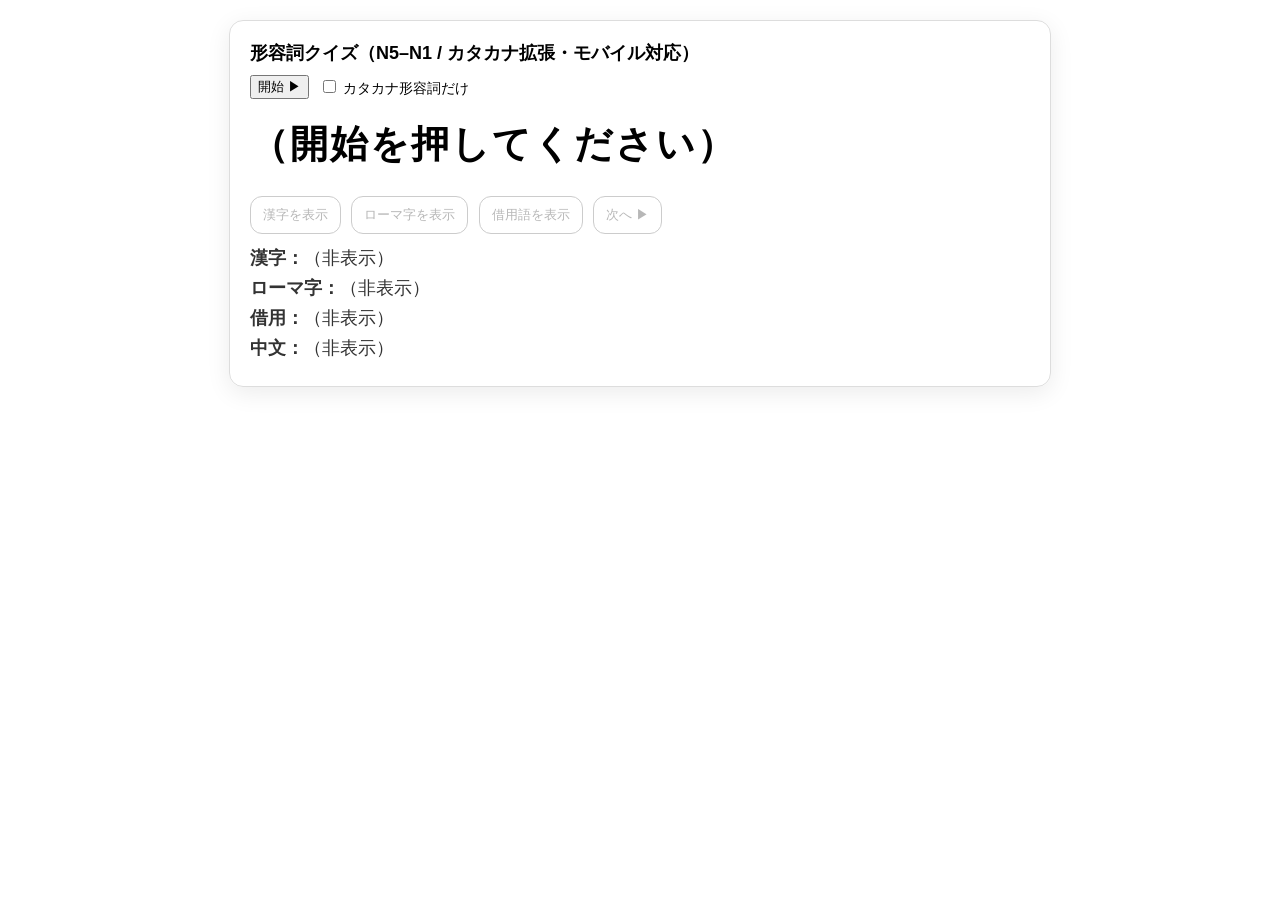
==== index.html @ 1b327161 "Add files via upload" ====
<!doctype html>
<html lang="ja">
<meta charset="utf-8">
<meta name="viewport" content="width=device-width, initial-scale=1">
<link rel="manifest" href="manifest.json">
<title>形容詞クイズ（GitHub Pages版）</title>
<link rel="stylesheet" href="style.css">
<div class="card">
  <h1>形容詞クイズ（N5–N1 / カタカナ拡張・モバイル対応）</h1>
  <div class="toolbar">
    <button id="start">開始 ▶</button>
    <label><input type="checkbox" id="onlyKata"> カタカナ形容詞だけ</label>
  </div>
  <div id="counter" class="meta"></div>
  <div class="kana" id="kana">（開始を押してください）</div>
  <div class="btns">
    <button id="showKanji" disabled>漢字を表示</button>
    <button id="showRomaji" disabled>ローマ字を表示</button>
    <button id="showBorrow" disabled>借用語を表示</button>
    <button id="next" disabled>次へ ▶</button>
  </div>
  <div class="reveal"><strong>漢字：</strong><span id="kanji">（非表示）</span></div>
  <div class="reveal"><strong>ローマ字：</strong><span id="romaji">（非表示）</span></div>
  <div class="reveal"><strong>借用：</strong><span id="borrow">（非表示）</span></div>
  <div class="reveal"><strong>中文：</strong><span id="cn">（非表示）</span></div>
  <div class="meta" id="pos"></div>
</div>
<script src="data.js"></script>
<script src="app.js"></script>
</html>
---- style.css ----
body{font-family:-apple-system,BlinkMacSystemFont,"Segoe UI",Roboto,"Hiragino Kaku Gothic ProN","Noto Sans JP","Yu Gothic",Meiryo,sans-serif;margin:20px;}
.card{max-width:780px;margin:0 auto;padding:20px;border:1px solid #ddd;border-radius:14px;box-shadow:0 6px 24px rgba(0,0,0,.08);}
h1{font-size:18px;margin:0 0 10px;}
.kana{font-size:38px;font-weight:700;letter-spacing:2px;margin:20px 0;min-height:44px;}
.reveal{font-size:18px;color:#333;margin:6px 0;min-height:22px;}
.btns button{padding:9px 12px;border-radius:12px;border:1px solid #ccc;background:#fff;cursor:pointer;margin:6px 6px 6px 0;}
.btns button:active{transform:translateY(1px);}
.meta{color:#666;font-size:13px;margin-top:6px;}
.toolbar{display:flex;gap:10px;align-items:center;flex-wrap:wrap;margin-top:8px;}
label{font-size:14px;}
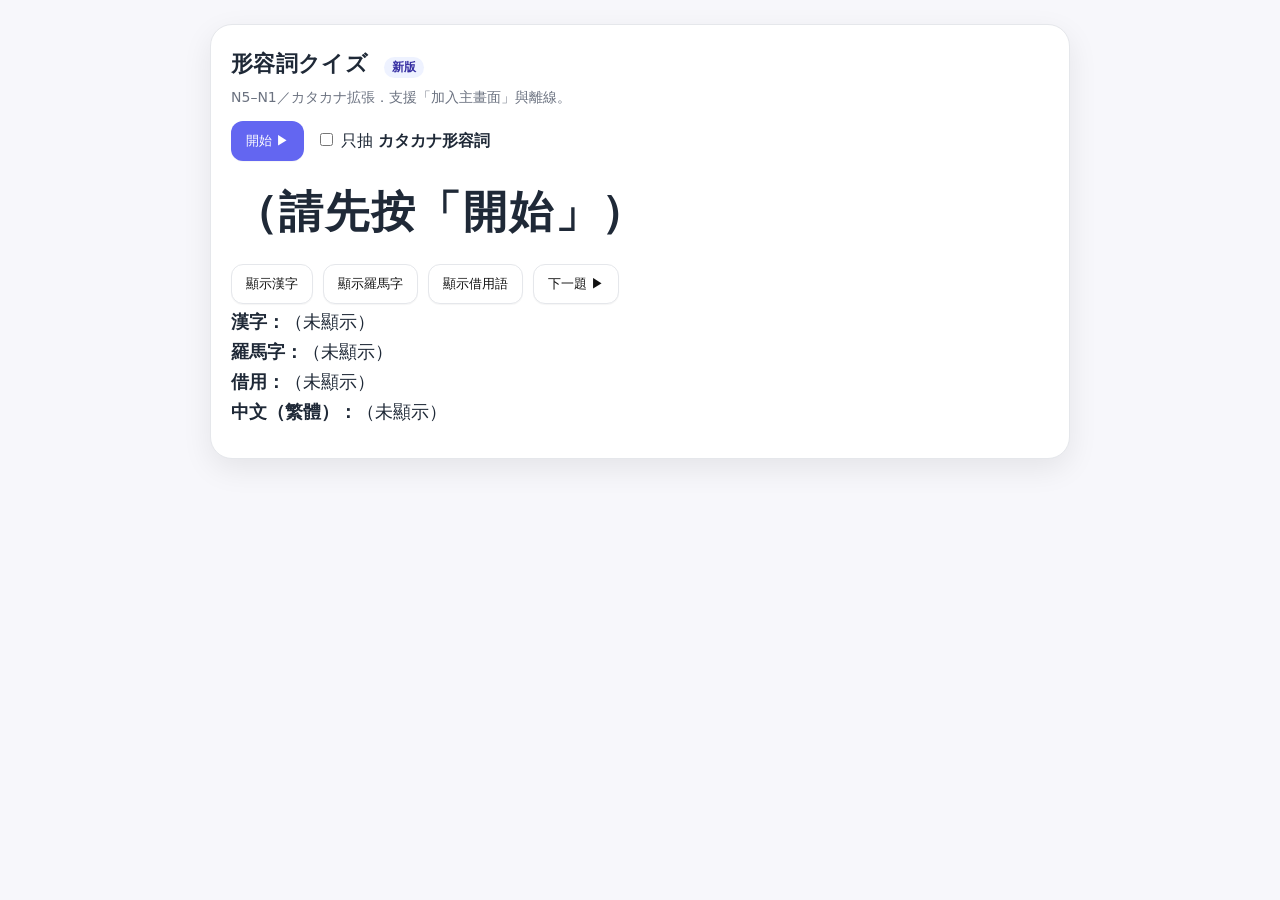
==== commit a91d0afb: "Add files via upload" ====
--- a/index.html
+++ b/index.html
@@ -3,27 +3,27 @@
 <meta charset="utf-8">
 <meta name="viewport" content="width=device-width, initial-scale=1">
 <link rel="manifest" href="manifest.json">
-<title>形容詞クイズ（GitHub Pages版）</title>
+<title>形容詞クイズ・美化版</title>
 <link rel="stylesheet" href="style.css">
 <div class="card">
-  <h1>形容詞クイズ（N5–N1 / カタカナ拡張・モバイル対応）</h1>
+  <h1>形容詞クイズ <span class="badge">新版</span></h1>
+  <p class="subtitle">N5–N1／カタカナ拡張．支援「加入主畫面」與離線。</p>
   <div class="toolbar">
-    <button id="start">開始 ▶</button>
-    <label><input type="checkbox" id="onlyKata"> カタカナ形容詞だけ</label>
+    <button id="start" class="btn primary">開始 ▶</button>
+    <label><input type="checkbox" id="onlyKata"> 只抽 <b>カタカナ形容詞</b></label>
+    <div id="counter" class="meta"></div>
   </div>
-  <div id="counter" class="meta"></div>
-  <div class="kana" id="kana">（開始を押してください）</div>
-  <div class="btns">
-    <button id="showKanji" disabled>漢字を表示</button>
-    <button id="showRomaji" disabled>ローマ字を表示</button>
-    <button id="showBorrow" disabled>借用語を表示</button>
-    <button id="next" disabled>次へ ▶</button>
+  <div class="kana" id="kana">（請先按「開始」）</div>
+  <div class="row">
+    <button id="showKanji" class="btn" disabled>顯示漢字</button>
+    <button id="showRomaji" class="btn" disabled>顯示羅馬字</button>
+    <button id="showBorrow" class="btn" disabled>顯示借用語</button>
+    <button id="next" class="btn" disabled>下一題 ▶</button>
   </div>
-  <div class="reveal"><strong>漢字：</strong><span id="kanji">（非表示）</span></div>
-  <div class="reveal"><strong>ローマ字：</strong><span id="romaji">（非表示）</span></div>
-  <div class="reveal"><strong>借用：</strong><span id="borrow">（非表示）</span></div>
-  <div class="reveal"><strong>中文：</strong><span id="cn">（非表示）</span></div>
-  <div class="meta" id="pos"></div>
+  <div class="reveal"><strong>漢字：</strong><span id="kanji">（未顯示）</span></div>
+  <div class="reveal"><strong>羅馬字：</strong><span id="romaji">（未顯示）</span></div>
+  <div class="reveal"><strong>借用：</strong><span id="borrow">（未顯示）</span></div>
+  <div class="reveal"><strong>中文（繁體）：</strong><span id="cn">（未顯示）</span></div>
 </div>
 <script src="data.js"></script>
 <script src="app.js"></script>
--- a/style.css
+++ b/style.css
@@ -1,10 +1,29 @@
-body{font-family:-apple-system,BlinkMacSystemFont,"Segoe UI",Roboto,"Hiragino Kaku Gothic ProN","Noto Sans JP","Yu Gothic",Meiryo,sans-serif;margin:20px;}
-.card{max-width:780px;margin:0 auto;padding:20px;border:1px solid #ddd;border-radius:14px;box-shadow:0 6px 24px rgba(0,0,0,.08);}
-h1{font-size:18px;margin:0 0 10px;}
-.kana{font-size:38px;font-weight:700;letter-spacing:2px;margin:20px 0;min-height:44px;}
-.reveal{font-size:18px;color:#333;margin:6px 0;min-height:22px;}
-.btns button{padding:9px 12px;border-radius:12px;border:1px solid #ccc;background:#fff;cursor:pointer;margin:6px 6px 6px 0;}
-.btns button:active{transform:translateY(1px);}
-.meta{color:#666;font-size:13px;margin-top:6px;}
-.toolbar{display:flex;gap:10px;align-items:center;flex-wrap:wrap;margin-top:8px;}
-label{font-size:14px;}+:root{
+  --bg:#f7f7fb; --card:#ffffff; --text:#1f2937; --muted:#6b7280; --border:#e5e7eb; --primary:#6366f1; --primary-ink:#fff;
+}
+@media (prefers-color-scheme: dark){
+  :root{ --bg:#0b0c10; --card:#0f1115; --text:#e5e7eb; --muted:#a1a1aa; --border:#1f2430; --primary:#818cf8; --primary-ink:#0b0c10; }
+}
+*{box-sizing:border-box}
+body{font-family: ui-sans-serif, -apple-system, system-ui, "Segoe UI", Roboto, "Hiragino Kaku Gothic ProN", "Noto Sans JP", "Yu Gothic", "PingFang TC", "Microsoft JhengHei", sans-serif; background:var(--bg); color:var(--text); margin:0; padding:24px;}
+.card{
+  max-width:860px; margin:0 auto; padding:24px 20px 28px; background:var(--card);
+  border:1px solid var(--border); border-radius:22px; box-shadow:0 10px 30px rgba(0,0,0,.08);
+}
+h1{font-size:22px; margin:0 0 10px; letter-spacing:.3px;}
+.subtitle{color:var(--muted); font-size:14px; margin:0 0 14px;}
+.toolbar{display:flex; gap:12px; align-items:center; flex-wrap:wrap; margin:10px 0 6px;}
+.kana{font-size:44px; font-weight:800; letter-spacing:2px; margin:22px 2px; min-height:50px;}
+.btn{padding:10px 14px; border-radius:12px; border:1px solid var(--border); background:#fff; color:#111; cursor:pointer; transition:.15s transform, .15s box-shadow, .15s background; box-shadow:0 1px 1px rgba(0,0,0,.04);}
+.btn:hover{transform:translateY(-1px); box-shadow:0 6px 16px rgba(0,0,0,.08);}
+.btn:active{transform:translateY(0);}
+.btn.primary{background:var(--primary); color:var(--primary-ink); border-color:transparent;}
+.btn.ghost{background:transparent;}
+.row{display:flex; flex-wrap:wrap; gap:10px;}
+.meta{color:var(--muted); font-size:13px; margin-top:6px;}
+.reveal{font-size:18px; margin:6px 0; min-height:24px;}
+.badge{display:inline-block; padding:2px 8px; border-radius:999px; background:#eef2ff; color:#3730a3; font-size:12px; margin-left:8px;}
+@media (max-width:480px){
+  body{padding:16px;}
+  .kana{font-size:36px;}
+}
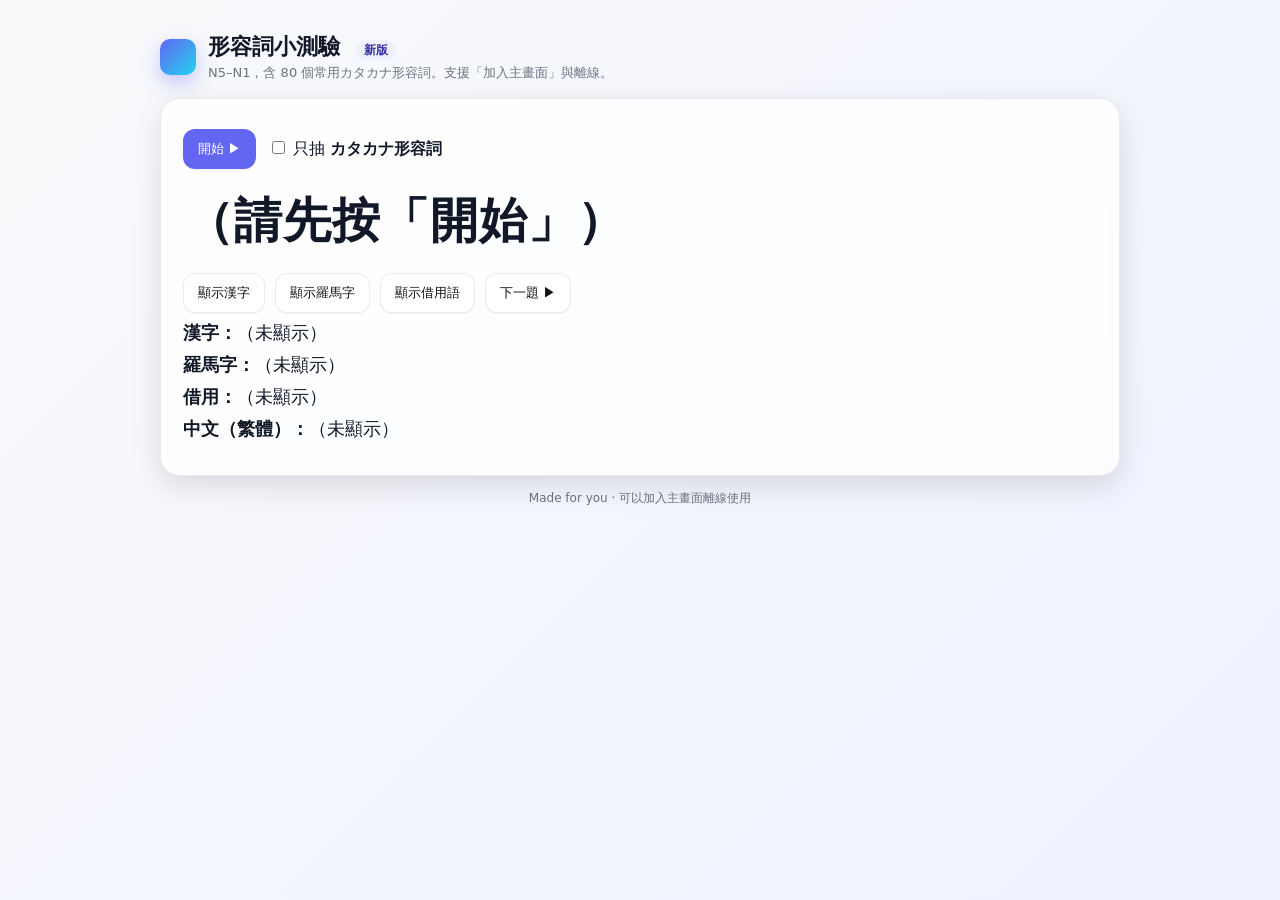
==== commit 5b74eaa9: "Add files via upload" ====
--- a/index.html
+++ b/index.html
@@ -1,13 +1,18 @@
 <!doctype html>
-<html lang="ja">
+<html lang="zh-Hant">
 <meta charset="utf-8">
 <meta name="viewport" content="width=device-width, initial-scale=1">
 <link rel="manifest" href="manifest.json">
-<title>形容詞クイズ・美化版</title>
+<title>形容詞小測驗 · 漂亮版</title>
 <link rel="stylesheet" href="style.css">
+<div class="header">
+  <div class="logo"></div>
+  <div class="title">
+    <h1>形容詞小測驗 <span class="badge">新版</span></h1>
+    <p>N5–N1，含 80 個常用カタカナ形容詞。支援「加入主畫面」與離線。</p>
+  </div>
+</div>
 <div class="card">
-  <h1>形容詞クイズ <span class="badge">新版</span></h1>
-  <p class="subtitle">N5–N1／カタカナ拡張．支援「加入主畫面」與離線。</p>
   <div class="toolbar">
     <button id="start" class="btn primary">開始 ▶</button>
     <label><input type="checkbox" id="onlyKata"> 只抽 <b>カタカナ形容詞</b></label>
@@ -25,6 +30,7 @@
   <div class="reveal"><strong>借用：</strong><span id="borrow">（未顯示）</span></div>
   <div class="reveal"><strong>中文（繁體）：</strong><span id="cn">（未顯示）</span></div>
 </div>
+<div class="footer">Made for you · 可以加入主畫面離線使用</div>
 <script src="data.js"></script>
 <script src="app.js"></script>
 </html>
--- a/style.css
+++ b/style.css
@@ -1,29 +1,27 @@
 :root{
-  --bg:#f7f7fb; --card:#ffffff; --text:#1f2937; --muted:#6b7280; --border:#e5e7eb; --primary:#6366f1; --primary-ink:#fff;
+  --bg: linear-gradient(135deg,#f9fafb 0%,#eef2ff 100%);
+  --card: rgba(255,255,255,.82);
+  --text:#111827; --muted:#6b7280; --border:rgba(0,0,0,.08); --primary:#6366f1; --primary-ink:#fff;
 }
 @media (prefers-color-scheme: dark){
-  :root{ --bg:#0b0c10; --card:#0f1115; --text:#e5e7eb; --muted:#a1a1aa; --border:#1f2430; --primary:#818cf8; --primary-ink:#0b0c10; }
+  :root{ --bg: radial-gradient(1200px 800px at 20% -20%,#1f2937 0%,#0b0c10 60%); --card: rgba(17,24,39,.7); --text:#e5e7eb; --muted:#a1a1aa; --border:rgba(255,255,255,.1); --primary:#8b5cf6; --primary-ink:#0b0c10; }
 }
 *{box-sizing:border-box}
-body{font-family: ui-sans-serif, -apple-system, system-ui, "Segoe UI", Roboto, "Hiragino Kaku Gothic ProN", "Noto Sans JP", "Yu Gothic", "PingFang TC", "Microsoft JhengHei", sans-serif; background:var(--bg); color:var(--text); margin:0; padding:24px;}
-.card{
-  max-width:860px; margin:0 auto; padding:24px 20px 28px; background:var(--card);
-  border:1px solid var(--border); border-radius:22px; box-shadow:0 10px 30px rgba(0,0,0,.08);
-}
-h1{font-size:22px; margin:0 0 10px; letter-spacing:.3px;}
-.subtitle{color:var(--muted); font-size:14px; margin:0 0 14px;}
-.toolbar{display:flex; gap:12px; align-items:center; flex-wrap:wrap; margin:10px 0 6px;}
-.kana{font-size:44px; font-weight:800; letter-spacing:2px; margin:22px 2px; min-height:50px;}
-.btn{padding:10px 14px; border-radius:12px; border:1px solid var(--border); background:#fff; color:#111; cursor:pointer; transition:.15s transform, .15s box-shadow, .15s background; box-shadow:0 1px 1px rgba(0,0,0,.04);}
-.btn:hover{transform:translateY(-1px); box-shadow:0 6px 16px rgba(0,0,0,.08);}
+body{font-family: ui-sans-serif,-apple-system,system-ui,"Segoe UI",Roboto,"Hiragino Kaku Gothic ProN","Noto Sans JP","Yu Gothic","PingFang TC","Microsoft JhengHei",sans-serif; min-height:100vh; margin:0; padding:32px; background:var(--bg); color:var(--text);}
+.header{max-width:960px;margin:0 auto 16px;display:flex;align-items:center;gap:12px;}
+.logo{width:36px;height:36px;border-radius:10px;background:linear-gradient(135deg,#6366f1,#22d3ee);box-shadow:0 8px 20px rgba(99,102,241,.35);}
+.title h1{font-size:22px;margin:0;}
+.title p{margin:2px 0 0;color:var(--muted);font-size:13px;}
+.card{max-width:960px;margin:0 auto;padding:22px 22px 26px;border:1px solid var(--border); background:var(--card); backdrop-filter: blur(10px); border-radius:20px; box-shadow:0 10px 30px rgba(0,0,0,.12);}
+.toolbar{display:flex;gap:12px;align-items:center;flex-wrap:wrap;margin:8px 0 6px;}
+.kana{font-size:48px;font-weight:800;letter-spacing:1px;margin:20px 2px;min-height:52px;}
+.btn{padding:10px 14px;border-radius:12px;border:1px solid var(--border);background:#fff;color:#111;cursor:pointer;transition:.18s transform,.18s box-shadow,.18s background;box-shadow:0 1px 1px rgba(0,0,0,.04);}
+.btn:hover{transform:translateY(-1px);box-shadow:0 8px 18px rgba(0,0,0,.08);}
 .btn:active{transform:translateY(0);}
-.btn.primary{background:var(--primary); color:var(--primary-ink); border-color:transparent;}
-.btn.ghost{background:transparent;}
-.row{display:flex; flex-wrap:wrap; gap:10px;}
-.meta{color:var(--muted); font-size:13px; margin-top:6px;}
-.reveal{font-size:18px; margin:6px 0; min-height:24px;}
-.badge{display:inline-block; padding:2px 8px; border-radius:999px; background:#eef2ff; color:#3730a3; font-size:12px; margin-left:8px;}
-@media (max-width:480px){
-  body{padding:16px;}
-  .kana{font-size:36px;}
-}+.btn.primary{background:var(--primary);color:var(--primary-ink);border-color:transparent;}
+.row{display:flex;flex-wrap:wrap;gap:10px;margin-bottom:4px;}
+.meta{color:var(--muted);font-size:13px;margin-top:6px;}
+.reveal{font-size:18px;margin:8px 0;min-height:24px;}
+.badge{display:inline-block;padding:2px 8px;border-radius:999px;background:#eef2ff;color:#3730a3;font-size:12px;margin-left:8px;}
+.footer{max-width:960px;margin:14px auto 0;color:var(--muted);font-size:12px;text-align:center;}
+@media (max-width:520px){ body{padding:18px;} .kana{font-size:38px;} }
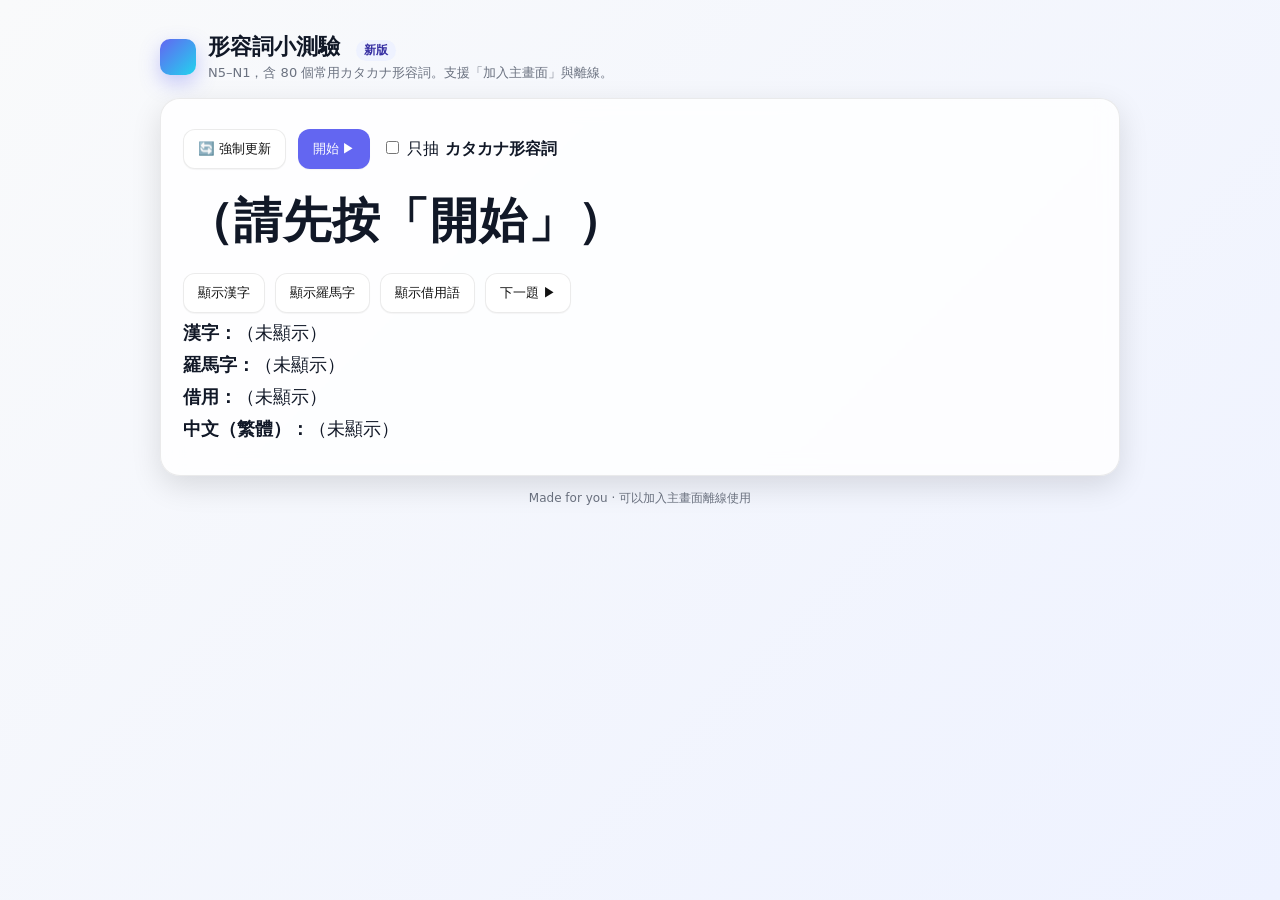
==== commit f559fbb8: "Add files via upload" ====
--- a/index.html
+++ b/index.html
@@ -14,6 +14,7 @@
 </div>
 <div class="card">
   <div class="toolbar">
+    <button id="forceUpdate" class="btn">🔄 強制更新</button>
     <button id="start" class="btn primary">開始 ▶</button>
     <label><input type="checkbox" id="onlyKata"> 只抽 <b>カタカナ形容詞</b></label>
     <div id="counter" class="meta"></div>
